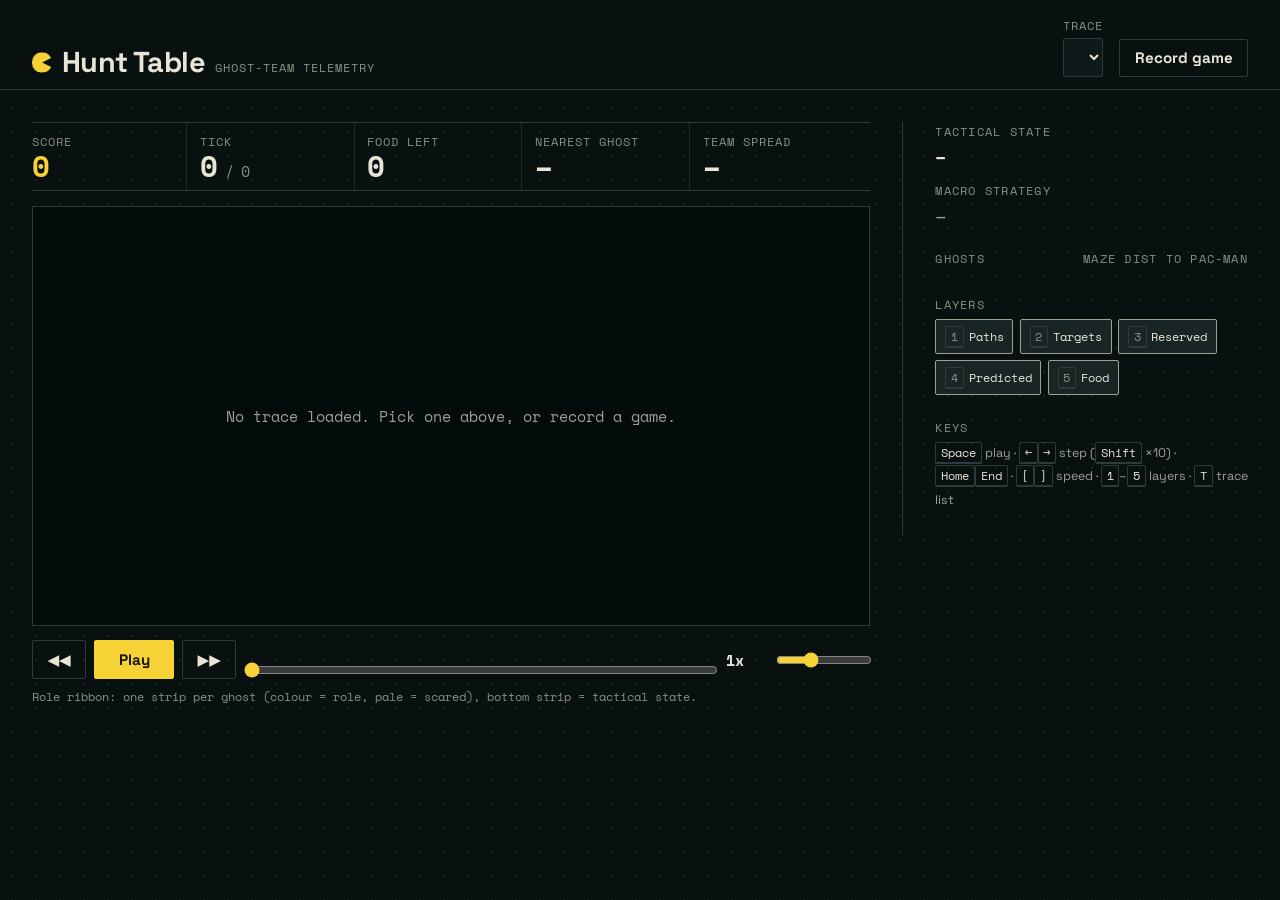
==== dashboard/static/index.html @ 79377109 "Phase 5: record-and-replay dashboard (recorder, SSE server, canvas UI, tests) Co-Authored-By: Claude" ====
<!doctype html>
<html lang="en">
<head>
<meta charset="utf-8">
<meta name="viewport" content="width=device-width, initial-scale=1">
<title>Hunt Table</title>
<meta name="description" content="Replay and inspect coordinated ghost-team telemetry from recorded Pac-Man games.">
<link rel="icon" href="data:image/svg+xml,%3Csvg xmlns='http://www.w3.org/2000/svg' viewBox='0 0 32 32'%3E%3Cpath d='M16 4a12 12 0 1 0 0 24 12 12 0 0 0 0-24zm0 12 10-6a12 12 0 0 1 0 12z' fill='%23e8c34a'/%3E%3C/svg%3E">
<link rel="preconnect" href="https://fonts.googleapis.com">
<link rel="preconnect" href="https://fonts.gstatic.com" crossorigin>
<link rel="stylesheet" href="https://fonts.googleapis.com/css2?family=Space+Grotesk:wght@400;500;700&family=Space+Mono:wght@400;700&display=swap">
<link rel="stylesheet" href="style.css">
</head>
<body>
<a class="skip" href="#board">Skip to board</a>

<header class="bar">
  <h1 class="mark"><span class="mark-dot" aria-hidden="true"></span>Hunt Table <small>ghost-team telemetry</small></h1>
  <div class="bar-tools">
    <label class="field"><span>Trace</span>
      <select id="tracePick" aria-label="Load trace"></select>
    </label>
    <details class="rec" id="rec">
      <summary>Record game</summary>
      <form id="recForm" class="rec-form">
        <label class="field"><span>Layout</span>
          <select name="layout"><option>mediumClassic</option><option>smallClassic</option><option>originalClassic</option><option>contestClassic</option><option>openClassic</option><option>trickyClassic</option><option>capsuleClassic</option><option>minimaxClassic</option></select></label>
        <label class="field"><span>Ghosts</span>
          <select name="ghosts"><option>EnhancedCoordinatedGhostTeam</option><option>CoordinatedGhostTeam</option><option>DirectionalGhost</option><option>RandomGhost</option></select></label>
        <label class="field"><span>Pac-Man</span>
          <select name="pacman"><option>GreedyAgent</option><option>LeftTurnAgent</option></select></label>
        <label class="field"><span>Seed</span><input name="seed" type="number" value="1" min="0"></label>
        <label class="field"><span>Max ticks</span><input name="maxTicks" type="number" value="300" min="10" max="3000"></label>
        <button type="submit" id="recGo" class="btn solid">Record</button>
        <output id="recMsg" role="status"></output>
      </form>
    </details>
  </div>
</header>

<main class="deck">
  <section class="stage" aria-label="Maze replay">
    <dl class="metrics" id="metrics" aria-label="Metrics">
      <div><dt>Score</dt><dd id="mScore">0</dd></div>
      <div><dt>Tick</dt><dd id="mTick">0<span class="of"> / 0</span></dd></div>
      <div><dt>Food left</dt><dd id="mFood">0</dd></div>
      <div><dt>Nearest ghost</dt><dd id="mNear">&ndash;</dd></div>
      <div><dt>Team spread</dt><dd id="mSpread">&ndash;</dd></div>
    </dl>

    <div class="board" id="board" tabindex="0" aria-label="Maze. Space plays or pauses, arrow keys step.">
      <canvas id="maze" aria-hidden="true"></canvas>
      <p class="empty" id="empty">No trace loaded. Pick one above, or record a game.</p>
    </div>

    <div class="transport" role="group" aria-label="Playback">
      <button class="btn" id="bBack" title="Step back (Left)" aria-label="Step back">&#9664;&#9664;</button>
      <button class="btn solid" id="bPlay" title="Play / pause (Space)" aria-label="Play">Play</button>
      <button class="btn" id="bFwd" title="Step forward (Right)" aria-label="Step forward">&#9654;&#9654;</button>
      <div class="scrub">
        <canvas id="ribbon" aria-hidden="true"></canvas>
        <input id="scrub" type="range" min="0" max="0" value="0" aria-label="Tick">
      </div>
      <label class="speed"><span id="speedLbl">1x</span>
        <input id="speed" type="range" min="0" max="6" value="2" step="1" aria-label="Playback speed">
      </label>
    </div>
    <p class="cap">Role ribbon: one strip per ghost (colour = role, pale = scared), bottom strip = tactical state.</p>
  </section>

  <aside class="dispatch" aria-label="Telemetry">
    <section class="state">
      <p class="eyebrow">Tactical state</p>
      <p class="big" id="tState">&ndash;</p>
      <p class="eyebrow">Macro strategy</p>
      <p class="mid" id="mStrat">&ndash;</p>
    </section>

    <section>
      <p class="eyebrow eyebrow-split"><span>Ghosts</span><span>maze dist to Pac-Man</span></p>
      <ol class="roster" id="roster"></ol>
    </section>

    <section>
      <p class="eyebrow">Layers</p>
      <div class="layers" id="layers"></div>
    </section>

    <section class="keys">
      <p class="eyebrow">Keys</p>
      <p><kbd>Space</kbd> play &middot; <kbd>&larr;</kbd><kbd>&rarr;</kbd> step (<kbd>Shift</kbd> &times;10) &middot; <kbd>Home</kbd><kbd>End</kbd> &middot; <kbd>[</kbd><kbd>]</kbd> speed &middot; <kbd>1</kbd>&ndash;<kbd>5</kbd> layers &middot; <kbd>T</kbd> trace list</p>
    </section>
    <p class="run-meta" id="runMeta"></p>
  </aside>
</main>

<script src="app.js"></script>
</body>
</html>
---- dashboard/static/style.css ----
/* Hunt Table. Direction: surveyor's plotting table at night.
   Walls are drawn as hairline contours, the team's decisions as survey lines,
   and the scrub bar carries a "role ribbon": who was assigned what, per tick. */
:root {
  color-scheme: dark;

  /* surfaces: teal-black ink, never pure black */
  --bg:        oklch(0.165 0.012 195);
  --surface-1: oklch(0.205 0.014 195);
  --surface-2: oklch(0.25 0.016 195);
  --rule:      oklch(0.34 0.018 195);
  --rule-soft: oklch(0.27 0.014 195);
  --ink:       oklch(0.92 0.02 95);
  --ink-dim:   oklch(0.7 0.02 110);
  --ink-faint: oklch(0.64 0.018 130);

  /* actors */
  --pac:       oklch(0.87 0.165 95);
  --role-chaser:      oklch(0.69 0.2 27);
  --role-interceptor: oklch(0.76 0.17 350);
  --role-blocker:     oklch(0.8 0.12 200);
  --role-sweeper:     oklch(0.8 0.17 145);
  --role-capsule_guard: oklch(0.78 0.16 60);
  --role-none:        oklch(0.72 0.02 110);
  --scared:    oklch(0.82 0.05 250);
  --food:      oklch(0.78 0.05 95);

  --font-ui:   'Space Grotesk', 'Avenir Next', 'Segoe UI', system-ui, sans-serif;
  --font-data: 'Space Mono', ui-monospace, 'JetBrains Mono', 'DejaVu Sans Mono', monospace;

  --step--1: clamp(0.72rem, 0.7rem + 0.1vw, 0.8rem);
  --step-0:  clamp(0.85rem, 0.82rem + 0.18vw, 0.95rem);
  --step-1:  clamp(1rem, 0.92rem + 0.4vw, 1.2rem);
  --step-2:  clamp(1.25rem, 1.05rem + 1vw, 1.8rem);
  --step-3:  clamp(1.5rem, 1.1rem + 2vw, 2.6rem);
  --gutter:  clamp(1rem, 0.6rem + 2vw, 2rem);
  --ease: cubic-bezier(0.22, 1, 0.36, 1);
}

*, *::before, *::after { box-sizing: border-box; }
html { background: var(--bg); }
body {
  margin: 0; min-height: 100dvh; background: var(--bg); color: var(--ink);
  font: 400 var(--step-0)/1.45 var(--font-ui);
  background-image: radial-gradient(oklch(0.3 0.016 195 / 0.55) 1px, transparent 1.2px);
  background-size: 24px 24px;       /* plotting-table dot grid */
}
.skip { position: absolute; left: -999px; }
.skip:focus { left: var(--gutter); top: 0.5rem; background: var(--pac); color: var(--bg); padding: 0.4rem 0.7rem; z-index: 10; }
:focus-visible { outline: 2px solid var(--pac); outline-offset: 2px; }

/* ---------- top bar ---------- */
.bar {
  display: flex; flex-wrap: wrap; gap: 0.75rem 1.5rem; align-items: end; justify-content: space-between;
  padding: 1rem var(--gutter) 0.75rem; border-bottom: 1px solid var(--rule);
  background: oklch(0.165 0.012 195 / 0.9);
}
.mark { margin: 0; font: 700 var(--step-2)/1 var(--font-ui); letter-spacing: -0.02em; display: flex; align-items: baseline; gap: 0.6rem; flex-wrap: wrap; }
.mark small { font: 400 var(--step--1) var(--font-data); letter-spacing: 0.08em; text-transform: uppercase; color: var(--ink-faint); }
.mark-dot { width: 0.7em; height: 0.7em; background: var(--pac); border-radius: 50%;
  clip-path: polygon(100% 25%, 50% 50%, 100% 75%, 100% 100%, 0 100%, 0 0, 100% 0); align-self: center; }
.bar-tools { display: flex; flex-wrap: wrap; gap: 0.75rem 1rem; align-items: end; }

.field { display: grid; gap: 0.2rem; font: 400 var(--step--1) var(--font-data); color: var(--ink-faint); text-transform: uppercase; letter-spacing: 0.08em; }
select, input[type=number] {
  font: 400 var(--step-0) var(--font-data); color: var(--ink); background: var(--surface-1);
  border: 1px solid var(--rule); border-radius: 2px; padding: 0.4rem 0.5rem; min-height: 2.4rem; max-width: 100%;
}
#tracePick { min-width: min(100%, 22rem); }
.btn {
  font: 700 var(--step-0) var(--font-ui); color: var(--ink); background: transparent;
  border: 1px solid var(--rule); border-radius: 2px; padding: 0.4rem 0.9rem; min-height: 2.4rem; min-width: 2.4rem;
  cursor: pointer; transition: background 140ms var(--ease), border-color 140ms var(--ease), color 140ms var(--ease);
}
.btn:hover { border-color: var(--ink-dim); background: var(--surface-2); }
.btn.solid { background: var(--pac); color: oklch(0.2 0.03 95); border-color: var(--pac); }
.btn.solid:hover { background: oklch(0.92 0.15 95); }
.btn:disabled { opacity: 0.5; cursor: progress; }

.rec { position: relative; }
.rec summary { list-style: none; cursor: pointer; font: 700 var(--step-0) var(--font-ui); border: 1px solid var(--rule); padding: 0.4rem 0.9rem; min-height: 2.4rem; display: flex; align-items: center; border-radius: 2px; }
.rec summary::-webkit-details-marker { display: none; }
.rec[open] summary { border-color: var(--pac); color: var(--pac); }
.rec-form {
  position: absolute; right: 0; top: calc(100% + 0.4rem); z-index: 5; width: min(92vw, 24rem);
  display: grid; grid-template-columns: 1fr 1fr; gap: 0.75rem; padding: 1rem;
  background: var(--surface-1); border: 1px solid var(--rule); box-shadow: 0 1rem 2rem oklch(0.1 0.01 195 / 0.6);
}
.rec-form .field:nth-child(2), .rec-form .field:nth-child(3) { grid-column: 1 / -1; }
.rec-form output { grid-column: 1 / -1; font: 400 var(--step--1) var(--font-data); color: var(--ink-dim); min-height: 1.2em; }

/* ---------- deck: asymmetric, board dominant ---------- */
.deck {
  display: grid; gap: var(--gutter); padding: var(--gutter);
  grid-template-columns: minmax(0, 1fr) clamp(16rem, 27vw, 22rem);
  max-width: 96rem; margin-inline: auto; align-items: start;
}
.stage { display: grid; gap: 0.9rem; min-width: 0; }

/* metrics strip: ruled readout, not cards */
.metrics { margin: 0; display: grid; grid-template-columns: repeat(5, minmax(0, 1fr)); border-block: 1px solid var(--rule); }
.metrics > div { padding: 0.55rem 0.8rem 0.5rem 0; margin-right: 0.8rem; border-right: 1px solid var(--rule-soft); min-width: 0; }
.metrics > div:last-child { border-right: 0; }
.metrics dt { font: 400 var(--step--1) var(--font-data); text-transform: uppercase; letter-spacing: 0.08em; color: var(--ink-faint); white-space: nowrap; }
.metrics dd { margin: 0; font: 700 var(--step-2)/1.1 var(--font-data); font-variant-numeric: tabular-nums; letter-spacing: -0.03em; }
.metrics .of { font-size: var(--step-0); color: var(--ink-faint); font-weight: 400; }
#mScore { color: var(--pac); }

.board {
  position: relative; border: 1px solid var(--rule); background: oklch(0.14 0.012 195);
  display: grid; place-items: center; min-height: 14rem; overflow: hidden;
}
.board canvas { display: block; width: 100%; height: 100%; }
.empty { position: absolute; margin: 0; color: var(--ink-dim); font: 400 var(--step-0) var(--font-data); padding: 1rem; text-align: center; }
.board.has-data .empty { display: none; }

/* transport */
.transport { display: grid; grid-template-columns: auto auto auto minmax(0, 1fr) auto; gap: 0.5rem; align-items: center; }
.btn#bPlay { min-width: 5rem; }
.scrub { position: relative; height: 2.4rem; min-width: 0; }
.scrub canvas { position: absolute; inset: 0 0.55rem 0.55rem 0.55rem; width: calc(100% - 1.1rem); height: calc(100% - 0.55rem); }
.scrub input { position: absolute; inset: auto 0 0 0; width: 100%; margin: 0; height: 1.1rem; background: none; accent-color: var(--pac); }
.speed { display: grid; grid-template-columns: 2.6rem 6rem; align-items: center; font: 700 var(--step-0) var(--font-data); gap: 0.4rem; }
.speed input { width: 100%; accent-color: var(--pac); }

/* ---------- dispatch column ---------- */
.dispatch { display: grid; gap: 1.4rem; min-width: 0; border-left: 1px solid var(--rule); padding-left: var(--gutter); }
.eyebrow { margin: 0 0 0.3rem; font: 400 var(--step--1) var(--font-data); text-transform: uppercase; letter-spacing: 0.1em; color: var(--ink-faint); }
.eyebrow-split { display: flex; justify-content: space-between; gap: 0.5rem; }
.cap { margin: -0.4rem 0 0; font: 400 var(--step--1) var(--font-data); color: var(--ink-faint); }
.state .big { margin: 0 0 0.9rem; font: 700 var(--step-1)/1.1 var(--font-ui); letter-spacing: 0.01em; text-transform: uppercase; overflow-wrap: anywhere; }
.state .mid { margin: 0; font: 400 var(--step-1)/1.1 var(--font-data); color: var(--ink-dim); overflow-wrap: anywhere; }
.state .big[data-s="SCATTER"] { color: var(--scared); }
.state .big[data-s="DEFEND_CAPSULE"] { color: var(--role-capsule_guard); }
.state .big[data-s="TRAP_AMBUSH"] { color: var(--role-chaser); }

.roster { list-style: none; margin: 0; padding: 0; display: grid; }
.roster li {
  display: grid; grid-template-columns: 1.7rem 1fr auto; gap: 0.2rem 0.6rem; align-items: center;
  padding: 0.5rem 0; border-top: 1px solid var(--rule-soft);
}
.roster li:last-child { border-bottom: 1px solid var(--rule-soft); }
.glyph {
  width: 1.5rem; height: 1.5rem; border-radius: 0.55rem 0.55rem 0.15rem 0.15rem; display: grid; place-items: center;
  font: 700 0.75rem var(--font-data); color: oklch(0.18 0.02 195); background: var(--c, var(--role-none));
}
.roster li.scared .glyph { background: transparent; border: 1.5px dashed var(--scared); color: var(--scared); }
.rname { font-weight: 700; text-transform: capitalize; }
.rname small { font: 400 var(--step--1) var(--font-data); color: var(--ink-faint); margin-left: 0.4rem; }
.rdist { font: 400 var(--step-0) var(--font-data); font-variant-numeric: tabular-nums; color: var(--ink-dim); text-align: right; }
.rsub { grid-column: 2 / -1; font: 400 var(--step--1) var(--font-data); color: var(--ink-faint); }
.rsub b { color: var(--scared); font-weight: 400; }

.layers { display: flex; flex-wrap: wrap; gap: 0.4rem; }
.layers button {
  font: 400 var(--step--1) var(--font-data); color: var(--ink-dim); background: transparent; border: 1px solid var(--rule);
  border-radius: 2px; padding: 0.35rem 0.55rem; min-height: 2.2rem; cursor: pointer;
}
.layers button[aria-pressed="true"] { color: var(--ink); border-color: var(--ink-dim); background: var(--surface-2); }
.layers kbd { color: var(--ink-faint); margin-right: 0.3rem; }
.keys p:last-child { margin: 0; color: var(--ink-dim); font-size: var(--step--1); line-height: 1.9; }
kbd { font: 400 var(--step--1) var(--font-data); border: 1px solid var(--rule); border-bottom-width: 2px; border-radius: 2px; padding: 0 0.3rem; color: var(--ink); }
.run-meta { margin: 0; font: 400 var(--step--1) var(--font-data); color: var(--ink-faint); overflow-wrap: anywhere; }

/* ---------- narrow ---------- */
@media (max-width: 62rem) {
  .deck { grid-template-columns: minmax(0, 1fr); }
  .dispatch { border-left: 0; padding-left: 0; border-top: 1px solid var(--rule); padding-top: 1.2rem; }
}
@media (max-width: 40rem) {
  .metrics { grid-template-columns: repeat(3, minmax(0, 1fr)); }
  .metrics > div:nth-child(3) { border-right: 0; }
  .metrics > div:nth-child(n+4) { border-top: 1px solid var(--rule-soft); }
  .transport { grid-template-columns: auto 1fr auto; }
  .scrub { grid-column: 1 / -1; order: 5; }
  .speed { grid-column: 1 / -1; order: 6; grid-template-columns: 2.6rem 1fr; }
  .rec-form { position: fixed; inset: auto var(--gutter) var(--gutter) var(--gutter); width: auto; }
  .keys { display: none; }   /* no keyboard on a phone */
}
@media (prefers-reduced-motion: reduce) {
  * { transition: none !important; animation: none !important; scroll-behavior: auto !important; }
}
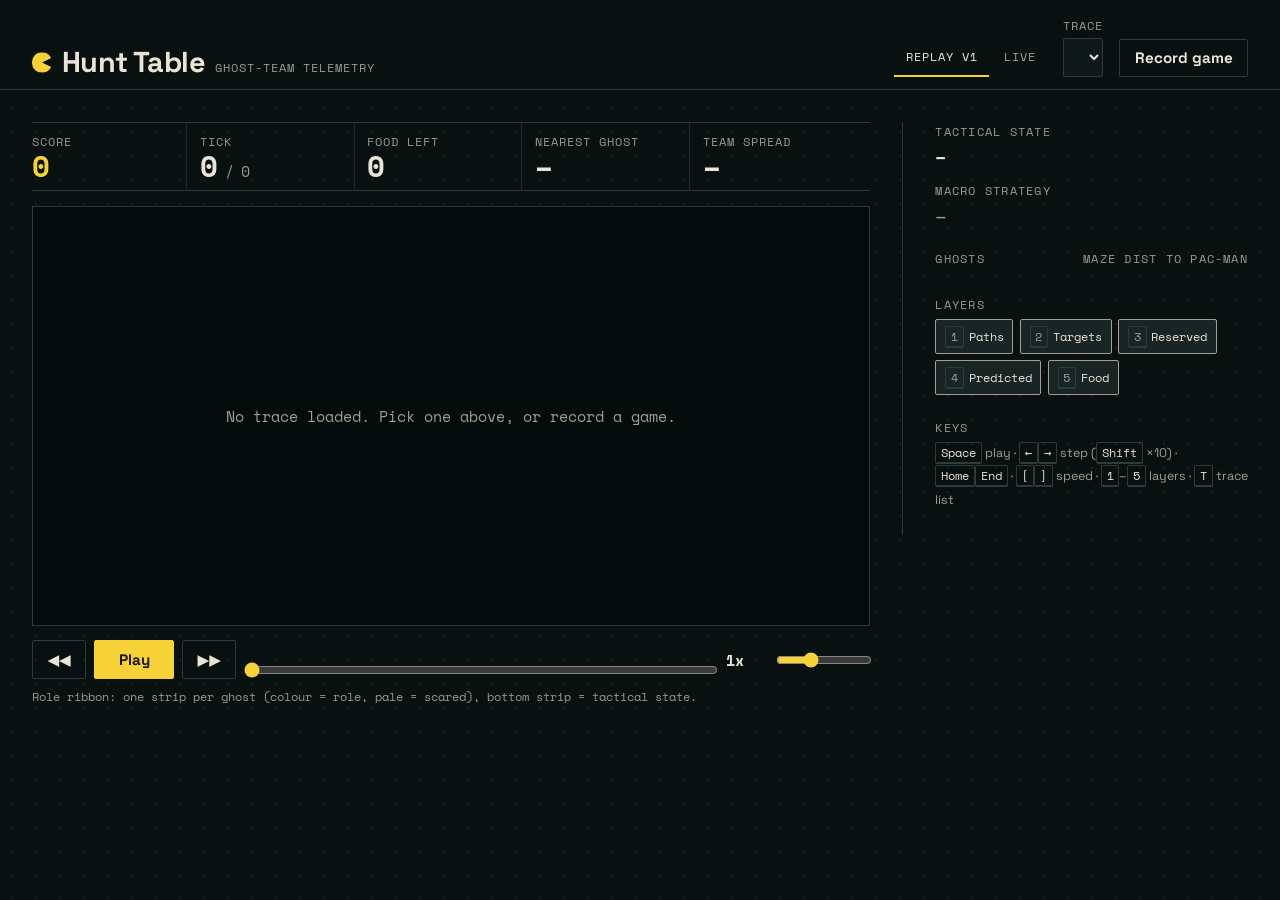
==== commit 23f17186: "Phase 8 WIP: arcade rules, live play, commander, bundled fonts Co-Authored-By: Claude Sonnet 5.5 <no" ====
--- a/dashboard/static/index.html
+++ b/dashboard/static/index.html
@@ -6,9 +6,7 @@
 <title>Hunt Table</title>
 <meta name="description" content="Replay and inspect coordinated ghost-team telemetry from recorded Pac-Man games.">
 <link rel="icon" href="data:image/svg+xml,%3Csvg xmlns='http://www.w3.org/2000/svg' viewBox='0 0 32 32'%3E%3Cpath d='M16 4a12 12 0 1 0 0 24 12 12 0 0 0 0-24zm0 12 10-6a12 12 0 0 1 0 12z' fill='%23e8c34a'/%3E%3C/svg%3E">
-<link rel="preconnect" href="https://fonts.googleapis.com">
-<link rel="preconnect" href="https://fonts.gstatic.com" crossorigin>
-<link rel="stylesheet" href="https://fonts.googleapis.com/css2?family=Space+Grotesk:wght@400;500;700&family=Space+Mono:wght@400;700&display=swap">
+<link rel="stylesheet" href="fonts.css">
 <link rel="stylesheet" href="style.css">
 </head>
 <body>
@@ -17,6 +15,7 @@
 <header class="bar">
   <h1 class="mark"><span class="mark-dot" aria-hidden="true"></span>Hunt Table <small>ghost-team telemetry</small></h1>
   <div class="bar-tools">
+    <nav class="tabs" aria-label="Views"><a href="index.html" aria-current="page">Replay v1</a><a href="live.html">Live</a></nav>
     <label class="field"><span>Trace</span>
       <select id="tracePick" aria-label="Load trace"></select>
     </label>
--- a/dashboard/static/fonts.css
+++ b/dashboard/static/fonts.css
@@ -0,0 +1,6 @@
+/* Bundled fonts (SIL OFL 1.1, see fonts/OFL-*.txt). Latin subset from @fontsource 5.3.0. No network needed. */
+@font-face { font-family: 'Space Grotesk'; font-weight: 400; font-style: normal; font-display: swap; src: url(fonts/space-grotesk-latin-400-normal.woff2) format('woff2'); }
+@font-face { font-family: 'Space Grotesk'; font-weight: 500; font-style: normal; font-display: swap; src: url(fonts/space-grotesk-latin-500-normal.woff2) format('woff2'); }
+@font-face { font-family: 'Space Grotesk'; font-weight: 700; font-style: normal; font-display: swap; src: url(fonts/space-grotesk-latin-700-normal.woff2) format('woff2'); }
+@font-face { font-family: 'Space Mono'; font-weight: 400; font-style: normal; font-display: swap; src: url(fonts/space-mono-latin-400-normal.woff2) format('woff2'); }
+@font-face { font-family: 'Space Mono'; font-weight: 700; font-style: normal; font-display: swap; src: url(fonts/space-mono-latin-700-normal.woff2) format('woff2'); }
--- a/dashboard/static/style.css
+++ b/dashboard/static/style.css
@@ -12,7 +12,7 @@
   --rule-soft: oklch(0.27 0.014 195);
   --ink:       oklch(0.92 0.02 95);
   --ink-dim:   oklch(0.7 0.02 110);
-  --ink-faint: oklch(0.64 0.018 130);
+  --ink-faint: oklch(0.68 0.018 130);   /* >= 5.5:1 on every surface (was 4.76 on surface-2) */
 
   /* actors */
   --pac:       oklch(0.87 0.165 95);
@@ -21,6 +21,8 @@
   --role-blocker:     oklch(0.8 0.12 200);
   --role-sweeper:     oklch(0.8 0.17 145);
   --role-capsule_guard: oklch(0.78 0.16 60);
+  --role-blinky: var(--role-chaser); --role-pinky: var(--role-interceptor);
+  --role-inky: var(--role-blocker);  --role-clyde: var(--role-capsule_guard);   /* arcade personalities */
   --role-none:        oklch(0.72 0.02 110);
   --scared:    oklch(0.82 0.05 250);
   --food:      oklch(0.78 0.05 95);
@@ -88,6 +90,14 @@
 }
 .rec-form .field:nth-child(2), .rec-form .field:nth-child(3) { grid-column: 1 / -1; }
 .rec-form output { grid-column: 1 / -1; font: 400 var(--step--1) var(--font-data); color: var(--ink-dim); min-height: 1.2em; }
+
+.tabs { display: flex; gap: 0.25rem; align-self: end; }
+.tabs a {
+  font: 400 var(--step--1) var(--font-data); text-transform: uppercase; letter-spacing: 0.08em; color: var(--ink-dim);
+  text-decoration: none; padding: 0.55rem 0.7rem; border-bottom: 2px solid transparent; min-height: 2.4rem;
+}
+.tabs a[aria-current="page"] { color: var(--ink); border-bottom-color: var(--pac); }
+.tabs a:hover { color: var(--ink); }
 
 /* ---------- deck: asymmetric, board dominant ---------- */
 .deck {
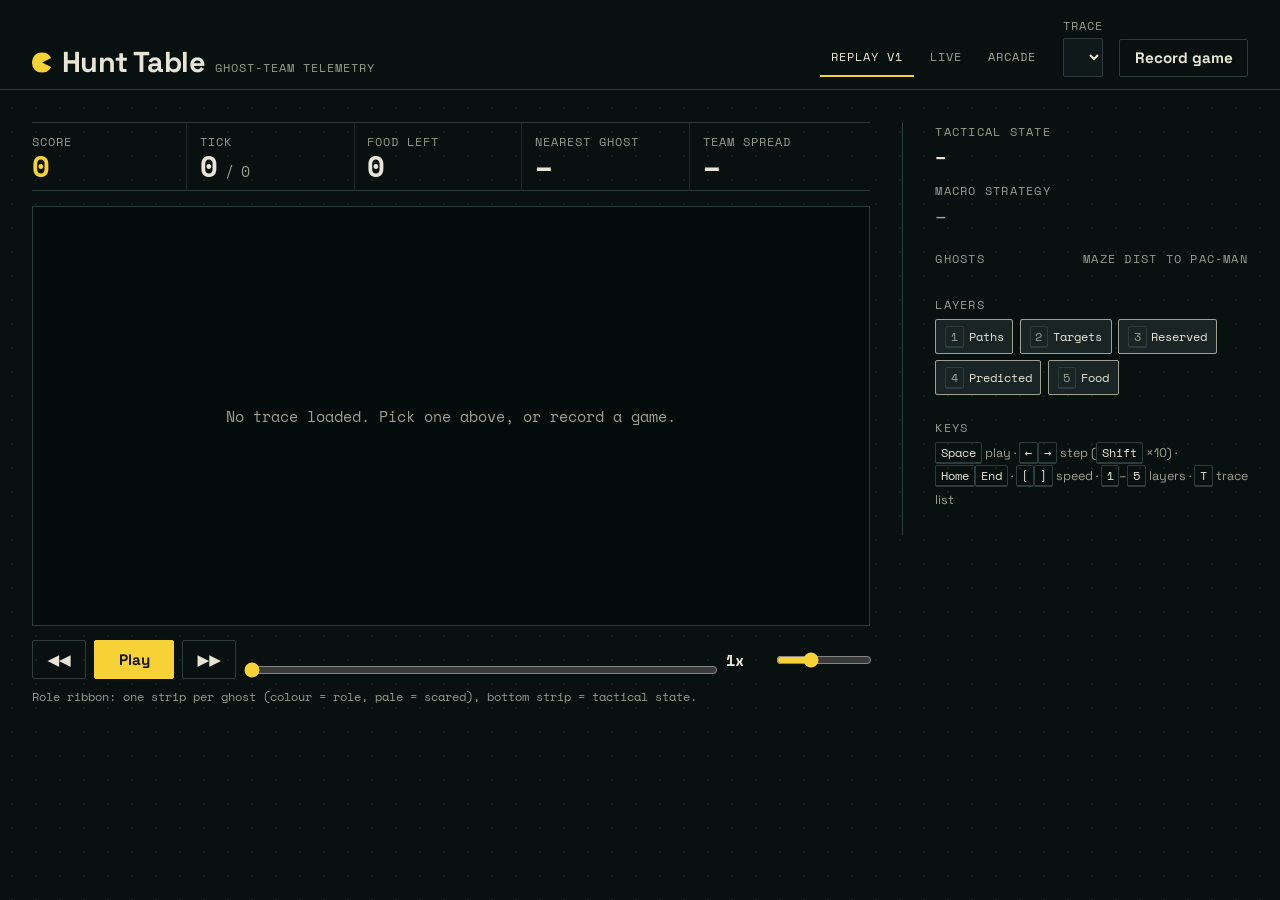
==== commit 455bc6e8: "Phase 9: arcade front end (title, menu, play, watch AI, level select, search visualiser, high scores" ====
--- a/dashboard/static/index.html
+++ b/dashboard/static/index.html
@@ -15,7 +15,7 @@
 <header class="bar">
   <h1 class="mark"><span class="mark-dot" aria-hidden="true"></span>Hunt Table <small>ghost-team telemetry</small></h1>
   <div class="bar-tools">
-    <nav class="tabs" aria-label="Views"><a href="index.html" aria-current="page">Replay v1</a><a href="live.html">Live</a></nav>
+    <nav class="tabs" aria-label="Views"><a href="index.html" aria-current="page">Replay v1</a><a href="live.html">Live</a><a href="play.html">Arcade</a></nav>
     <label class="field"><span>Trace</span>
       <select id="tracePick" aria-label="Load trace"></select>
     </label>
--- a/dashboard/static/fonts.css
+++ b/dashboard/static/fonts.css
@@ -1,6 +1,7 @@
-/* Bundled fonts (SIL OFL 1.1, see fonts/OFL-*.txt). Latin subset from @fontsource 5.3.0. No network needed. */
+/* Bundled fonts (SIL OFL 1.1, see fonts/OFL-*.txt; Press Start 2P added in Phase 9). Latin subset from @fontsource 5.3.0. No network needed. */
 @font-face { font-family: 'Space Grotesk'; font-weight: 400; font-style: normal; font-display: swap; src: url(fonts/space-grotesk-latin-400-normal.woff2) format('woff2'); }
 @font-face { font-family: 'Space Grotesk'; font-weight: 500; font-style: normal; font-display: swap; src: url(fonts/space-grotesk-latin-500-normal.woff2) format('woff2'); }
 @font-face { font-family: 'Space Grotesk'; font-weight: 700; font-style: normal; font-display: swap; src: url(fonts/space-grotesk-latin-700-normal.woff2) format('woff2'); }
 @font-face { font-family: 'Space Mono'; font-weight: 400; font-style: normal; font-display: swap; src: url(fonts/space-mono-latin-400-normal.woff2) format('woff2'); }
 @font-face { font-family: 'Space Mono'; font-weight: 700; font-style: normal; font-display: swap; src: url(fonts/space-mono-latin-700-normal.woff2) format('woff2'); }
+@font-face { font-family: 'Press Start 2P'; font-weight: 400; font-style: normal; font-display: swap; src: url(fonts/press-start-2p-latin-400-normal.woff2) format('woff2'); }
